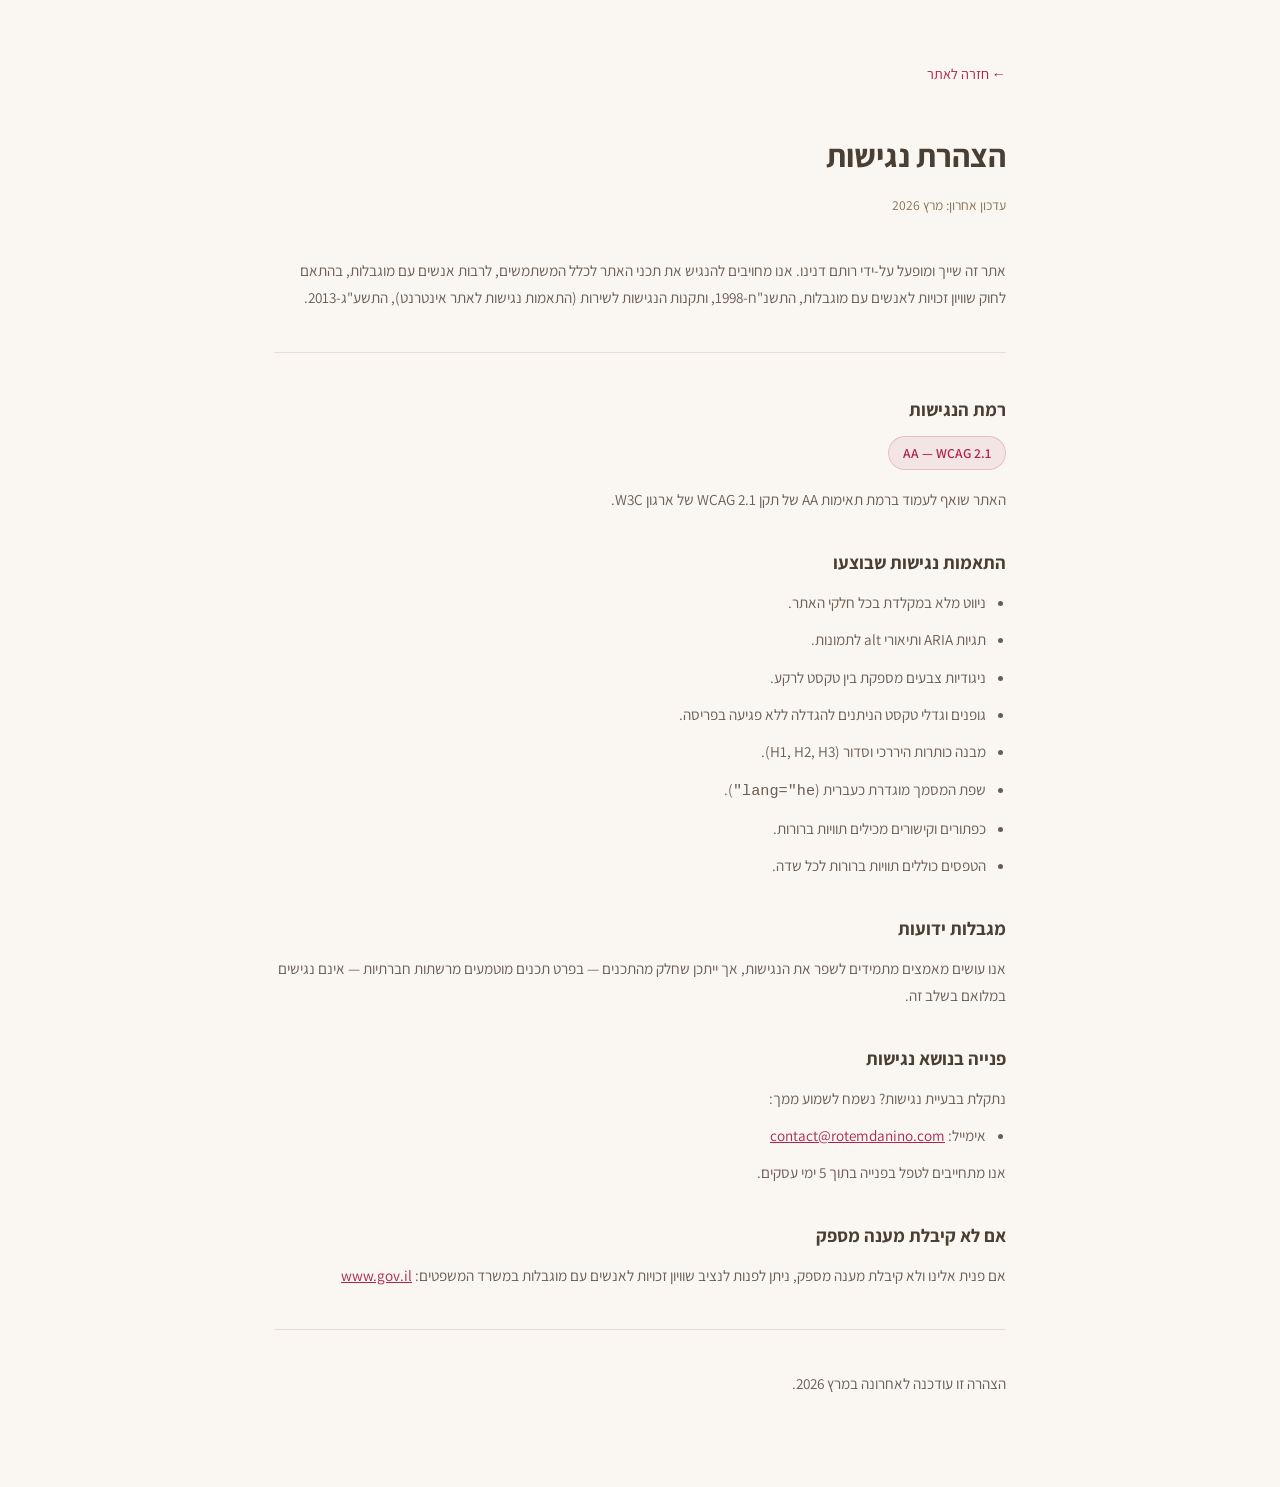
==== accessibility.html @ 13954fdb "Add footer, cookies banner, privacy checkbox, privacy & accessibility pages" ====
<!DOCTYPE html>
<html lang="he" dir="rtl">
<head>
    <meta charset="UTF-8">
    <meta name="viewport" content="width=device-width, initial-scale=1.0">
    <title>הצהרת נגישות | רותם דנינו</title>
    <link rel="preconnect" href="https://fonts.googleapis.com">
    <link rel="preconnect" href="https://fonts.gstatic.com" crossorigin>
    <link href="https://fonts.googleapis.com/css2?family=Assistant:wght@300;400;500;600;700&display=swap" rel="stylesheet">
    <style>
        * { margin: 0; padding: 0; box-sizing: border-box; }
        body { font-family: 'Assistant', sans-serif; background: #faf7f2; color: #4a3f35; line-height: 1.8; direction: rtl; }
        .page-wrap { max-width: 780px; margin: 0 auto; padding: 60px 24px 80px; }
        .back-link { display: inline-flex; align-items: center; gap: 6px; color: #AE244B; text-decoration: none; font-size: 0.9rem; margin-bottom: 40px; }
        .back-link:hover { text-decoration: underline; }
        h1 { font-size: 2rem; font-weight: 700; color: #4a3f35; margin-bottom: 8px; }
        .last-updated { font-size: 0.85rem; color: #8b7355; margin-bottom: 40px; }
        h2 { font-size: 1.15rem; font-weight: 700; color: #4a3f35; margin: 32px 0 10px; }
        p, li { font-size: 0.95rem; color: #6b5d52; margin-bottom: 10px; }
        ul { padding-right: 20px; margin-bottom: 10px; }
        a { color: #AE244B; }
        .divider { border: none; border-top: 1px solid rgba(184,160,137,0.3); margin: 40px 0; }
        .level-badge { display: inline-block; background: rgba(174,36,75,0.08); border: 1px solid rgba(174,36,75,0.2); color: #AE244B; border-radius: 100px; padding: 4px 14px; font-size: 0.85rem; font-weight: 600; margin-bottom: 16px; }
    </style>
</head>
<body>
    <div class="page-wrap">
        <a href="index.html" class="back-link">← חזרה לאתר</a>
        <h1>הצהרת נגישות</h1>
        <p class="last-updated">עדכון אחרון: מרץ 2026</p>

        <p>אתר זה שייך ומופעל על-ידי רותם דנינו. אנו מחויבים להנגיש את תכני האתר לכלל המשתמשים, לרבות אנשים עם מוגבלות, בהתאם לחוק שוויון זכויות לאנשים עם מוגבלות, התשנ"ח-1998, ותקנות הנגישות לשירות (התאמות נגישות לאתר אינטרנט), התשע"ג-2013.</p>

        <hr class="divider">

        <h2>רמת הנגישות</h2>
        <span class="level-badge">AA — WCAG 2.1</span>
        <p>האתר שואף לעמוד ברמת תאימות AA של תקן WCAG 2.1 של ארגון W3C.</p>

        <h2>התאמות נגישות שבוצעו</h2>
        <ul>
            <li>ניווט מלא במקלדת בכל חלקי האתר.</li>
            <li>תגיות ARIA ותיאורי alt לתמונות.</li>
            <li>ניגודיות צבעים מספקת בין טקסט לרקע.</li>
            <li>גופנים וגדלי טקסט הניתנים להגדלה ללא פגיעה בפריסה.</li>
            <li>מבנה כותרות היררכי וסדור (H1, H2, H3).</li>
            <li>שפת המסמך מוגדרת כעברית (<code>lang="he"</code>).</li>
            <li>כפתורים וקישורים מכילים תוויות ברורות.</li>
            <li>הטפסים כוללים תוויות ברורות לכל שדה.</li>
        </ul>

        <h2>מגבלות ידועות</h2>
        <p>אנו עושים מאמצים מתמידים לשפר את הנגישות, אך ייתכן שחלק מהתכנים — בפרט תכנים מוטמעים מרשתות חברתיות — אינם נגישים במלואם בשלב זה.</p>

        <h2>פנייה בנושא נגישות</h2>
        <p>נתקלת בבעיית נגישות? נשמח לשמוע ממך:</p>
        <ul>
            <li>אימייל: <a href="mailto:contact@rotemdanino.com">contact@rotemdanino.com</a></li>
        </ul>
        <p>אנו מתחייבים לטפל בפנייה בתוך 5 ימי עסקים.</p>

        <h2>אם לא קיבלת מענה מספק</h2>
        <p>אם פנית אלינו ולא קיבלת מענה מספק, ניתן לפנות לנציב שוויון זכויות לאנשים עם מוגבלות במשרד המשפטים: <a href="https://www.gov.il/he/departments/ministry_of_justice" target="_blank" rel="noopener">www.gov.il</a></p>

        <hr class="divider">
        <p>הצהרה זו עודכנה לאחרונה במרץ 2026.</p>
    </div>
</body>
</html>
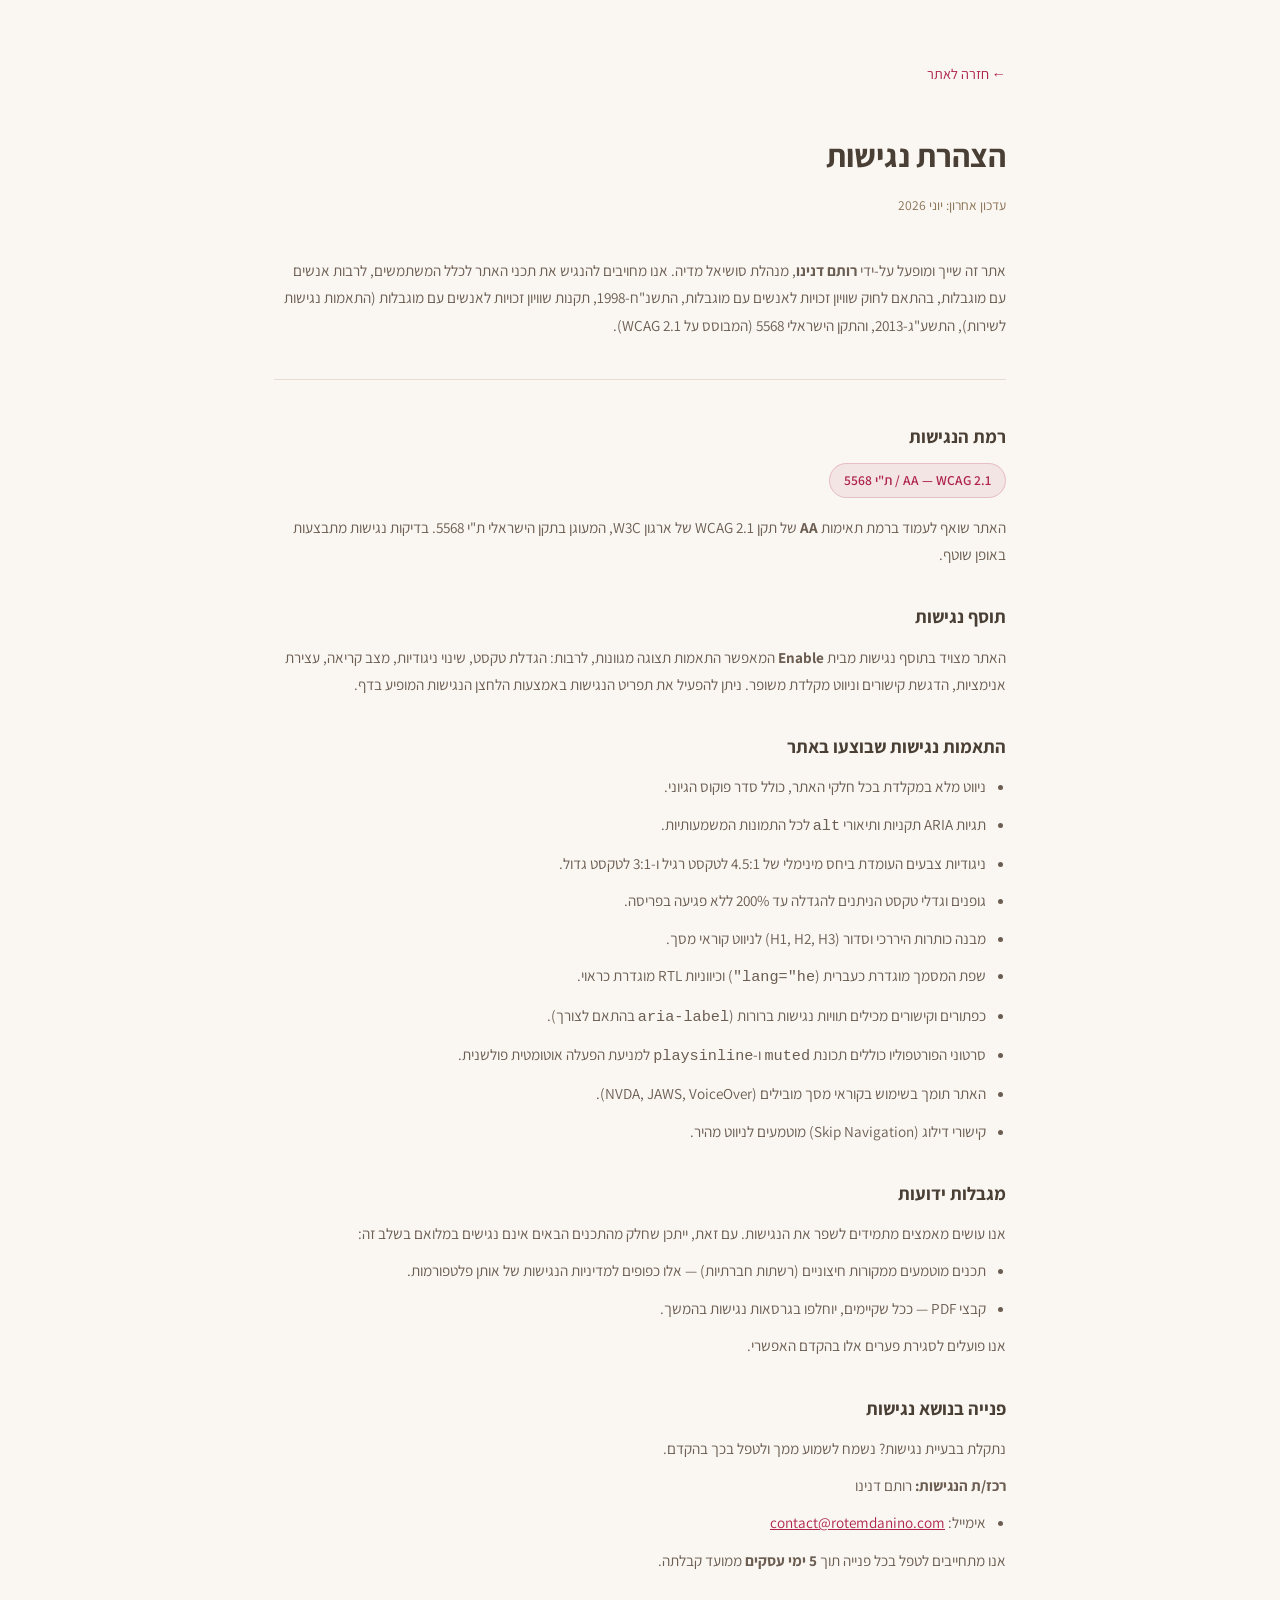
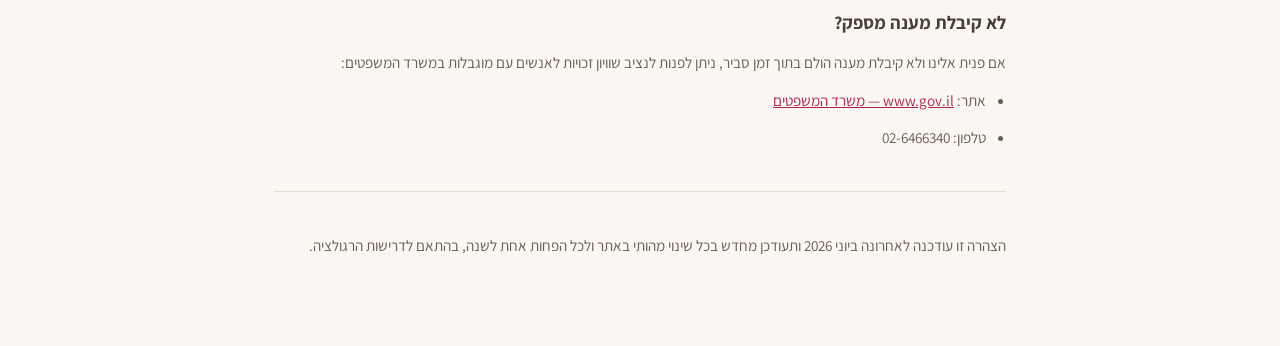
==== commit 0b2cf86e: "Update accessibility statement and privacy policy to meet Israeli legal standards" ====
--- a/accessibility.html
+++ b/accessibility.html
@@ -7,6 +7,7 @@
     <link rel="preconnect" href="https://fonts.googleapis.com">
     <link rel="preconnect" href="https://fonts.gstatic.com" crossorigin>
     <link href="https://fonts.googleapis.com/css2?family=Assistant:wght@300;400;500;600;700&display=swap" rel="stylesheet">
+    <script src="https://cdn.enable.co.il/licenses/enable-L53483sqbtzpmgk2-0126-82782/init.js"></script>
     <style>
         * { margin: 0; padding: 0; box-sizing: border-box; }
         body { font-family: 'Assistant', sans-serif; background: #faf7f2; color: #4a3f35; line-height: 1.8; direction: rtl; }
@@ -27,43 +28,58 @@
     <div class="page-wrap">
         <a href="index.html" class="back-link">← חזרה לאתר</a>
         <h1>הצהרת נגישות</h1>
-        <p class="last-updated">עדכון אחרון: מרץ 2026</p>
+        <p class="last-updated">עדכון אחרון: יוני 2026</p>
 
-        <p>אתר זה שייך ומופעל על-ידי רותם דנינו. אנו מחויבים להנגיש את תכני האתר לכלל המשתמשים, לרבות אנשים עם מוגבלות, בהתאם לחוק שוויון זכויות לאנשים עם מוגבלות, התשנ"ח-1998, ותקנות הנגישות לשירות (התאמות נגישות לאתר אינטרנט), התשע"ג-2013.</p>
+        <p>אתר זה שייך ומופעל על-ידי <strong>רותם דנינו</strong>, מנהלת סושיאל מדיה. אנו מחויבים להנגיש את תכני האתר לכלל המשתמשים, לרבות אנשים עם מוגבלות, בהתאם לחוק שוויון זכויות לאנשים עם מוגבלות, התשנ"ח-1998, תקנות שוויון זכויות לאנשים עם מוגבלות (התאמות נגישות לשירות), התשע"ג-2013, והתקן הישראלי 5568 (המבוסס על WCAG 2.1).</p>
 
         <hr class="divider">
 
         <h2>רמת הנגישות</h2>
-        <span class="level-badge">AA — WCAG 2.1</span>
-        <p>האתר שואף לעמוד ברמת תאימות AA של תקן WCAG 2.1 של ארגון W3C.</p>
+        <span class="level-badge">AA — WCAG 2.1 / ת"י 5568</span>
+        <p>האתר שואף לעמוד ברמת תאימות <strong>AA</strong> של תקן WCAG 2.1 של ארגון W3C, המעוגן בתקן הישראלי ת"י 5568. בדיקות נגישות מתבצעות באופן שוטף.</p>
 
-        <h2>התאמות נגישות שבוצעו</h2>
+        <h2>תוסף נגישות</h2>
+        <p>האתר מצויד בתוסף נגישות מבית <strong>Enable</strong> המאפשר התאמות תצוגה מגוונות, לרבות: הגדלת טקסט, שינוי ניגודיות, מצב קריאה, עצירת אנימציות, הדגשת קישורים וניווט מקלדת משופר. ניתן להפעיל את תפריט הנגישות באמצעות הלחצן הנגישות המופיע בדף.</p>
+
+        <h2>התאמות נגישות שבוצעו באתר</h2>
         <ul>
-            <li>ניווט מלא במקלדת בכל חלקי האתר.</li>
-            <li>תגיות ARIA ותיאורי alt לתמונות.</li>
-            <li>ניגודיות צבעים מספקת בין טקסט לרקע.</li>
-            <li>גופנים וגדלי טקסט הניתנים להגדלה ללא פגיעה בפריסה.</li>
-            <li>מבנה כותרות היררכי וסדור (H1, H2, H3).</li>
-            <li>שפת המסמך מוגדרת כעברית (<code>lang="he"</code>).</li>
-            <li>כפתורים וקישורים מכילים תוויות ברורות.</li>
-            <li>הטפסים כוללים תוויות ברורות לכל שדה.</li>
+            <li>ניווט מלא במקלדת בכל חלקי האתר, כולל סדר פוקוס הגיוני.</li>
+            <li>תגיות ARIA תקניות ותיאורי <code>alt</code> לכל התמונות המשמעותיות.</li>
+            <li>ניגודיות צבעים העומדת ביחס מינימלי של 4.5:1 לטקסט רגיל ו-3:1 לטקסט גדול.</li>
+            <li>גופנים וגדלי טקסט הניתנים להגדלה עד 200% ללא פגיעה בפריסה.</li>
+            <li>מבנה כותרות היררכי וסדור (H1, H2, H3) לניווט קוראי מסך.</li>
+            <li>שפת המסמך מוגדרת כעברית (<code>lang="he"</code>) וכיווניות RTL מוגדרת כראוי.</li>
+            <li>כפתורים וקישורים מכילים תוויות נגישות ברורות (<code>aria-label</code> בהתאם לצורך).</li>
+            <li>סרטוני הפורטפוליו כוללים תכונת <code>muted</code> ו-<code>playsinline</code> למניעת הפעלה אוטומטית פולשנית.</li>
+            <li>האתר תומך בשימוש בקוראי מסך מובילים (NVDA, JAWS, VoiceOver).</li>
+            <li>קישורי דילוג (Skip Navigation) מוטמעים לניווט מהיר.</li>
         </ul>
 
         <h2>מגבלות ידועות</h2>
-        <p>אנו עושים מאמצים מתמידים לשפר את הנגישות, אך ייתכן שחלק מהתכנים — בפרט תכנים מוטמעים מרשתות חברתיות — אינם נגישים במלואם בשלב זה.</p>
+        <p>אנו עושים מאמצים מתמידים לשפר את הנגישות. עם זאת, ייתכן שחלק מהתכנים הבאים אינם נגישים במלואם בשלב זה:</p>
+        <ul>
+            <li>תכנים מוטמעים ממקורות חיצוניים (רשתות חברתיות) — אלו כפופים למדיניות הנגישות של אותן פלטפורמות.</li>
+            <li>קבצי PDF — ככל שקיימים, יוחלפו בגרסאות נגישות בהמשך.</li>
+        </ul>
+        <p>אנו פועלים לסגירת פערים אלו בהקדם האפשרי.</p>
 
         <h2>פנייה בנושא נגישות</h2>
-        <p>נתקלת בבעיית נגישות? נשמח לשמוע ממך:</p>
+        <p>נתקלת בבעיית נגישות? נשמח לשמוע ממך ולטפל בכך בהקדם.</p>
+        <p><strong>רכז/ת הנגישות:</strong> רותם דנינו</p>
         <ul>
             <li>אימייל: <a href="mailto:contact@rotemdanino.com">contact@rotemdanino.com</a></li>
         </ul>
-        <p>אנו מתחייבים לטפל בפנייה בתוך 5 ימי עסקים.</p>
+        <p>אנו מתחייבים לטפל בכל פנייה תוך <strong>5 ימי עסקים</strong> ממועד קבלתה.</p>
 
-        <h2>אם לא קיבלת מענה מספק</h2>
-        <p>אם פנית אלינו ולא קיבלת מענה מספק, ניתן לפנות לנציב שוויון זכויות לאנשים עם מוגבלות במשרד המשפטים: <a href="https://www.gov.il/he/departments/ministry_of_justice" target="_blank" rel="noopener">www.gov.il</a></p>
+        <h2>לא קיבלת מענה מספק?</h2>
+        <p>אם פנית אלינו ולא קיבלת מענה הולם בתוך זמן סביר, ניתן לפנות לנציב שוויון זכויות לאנשים עם מוגבלות במשרד המשפטים:</p>
+        <ul>
+            <li>אתר: <a href="https://www.gov.il/he/departments/ministry_of_justice" target="_blank" rel="noopener noreferrer">www.gov.il — משרד המשפטים</a></li>
+            <li>טלפון: 02-6466340</li>
+        </ul>
 
         <hr class="divider">
-        <p>הצהרה זו עודכנה לאחרונה במרץ 2026.</p>
+        <p>הצהרה זו עודכנה לאחרונה ביוני 2026 ותעודכן מחדש בכל שינוי מהותי באתר ולכל הפחות אחת לשנה, בהתאם לדרישות הרגולציה.</p>
     </div>
 </body>
 </html>
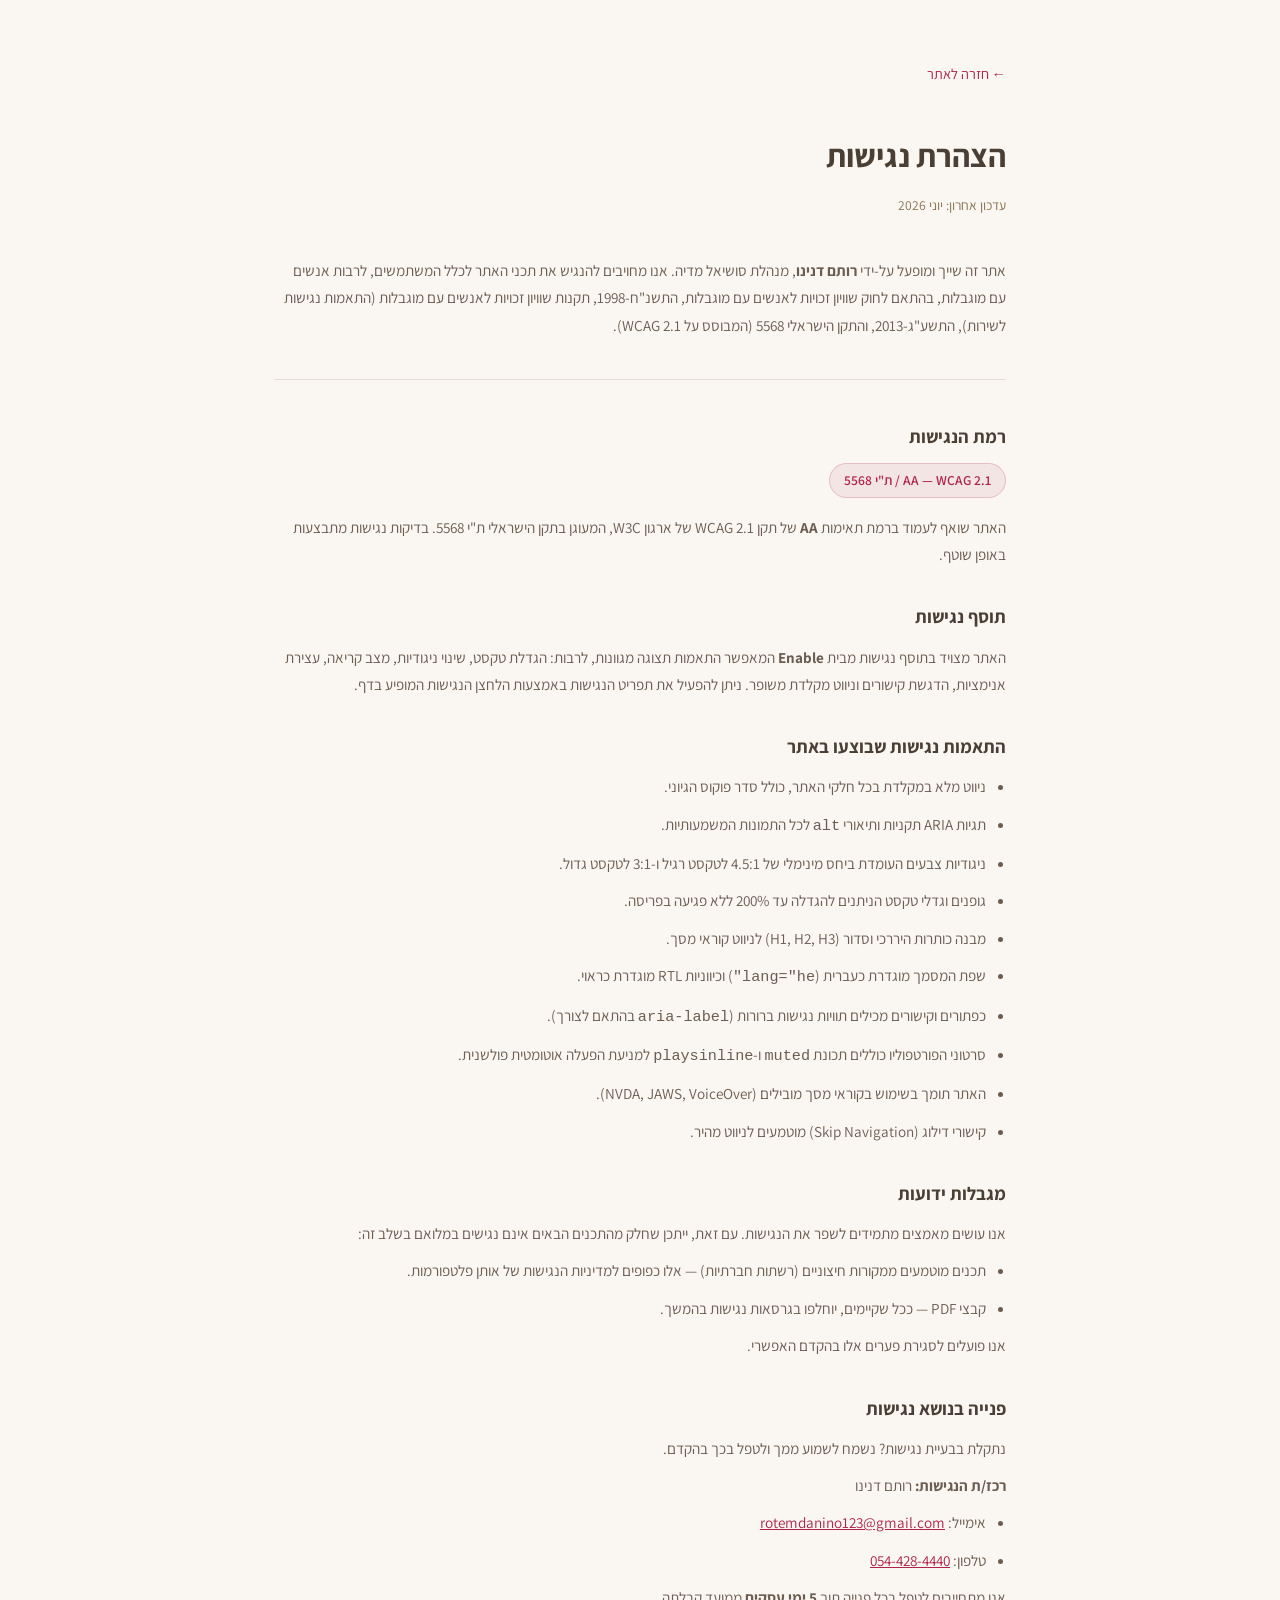
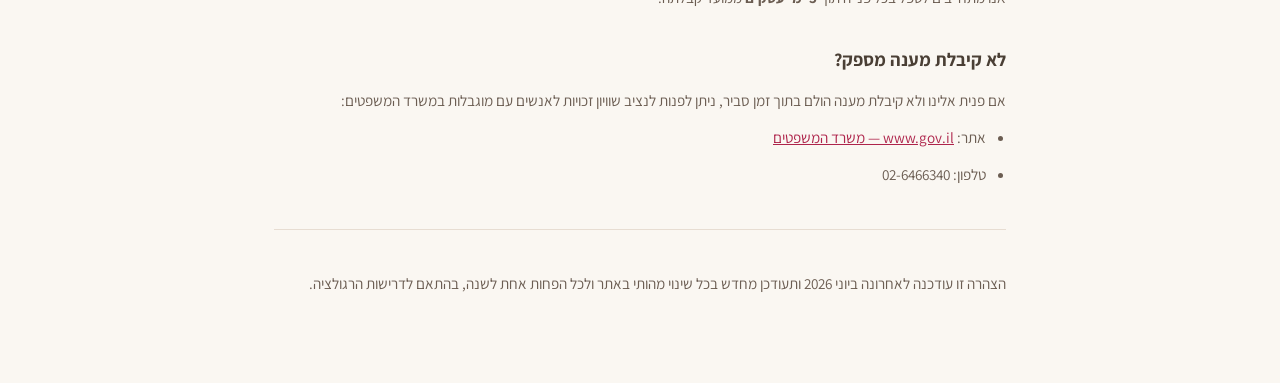
==== commit bc5d8d06: "Update contact email and phone number in accessibility and privacy pages" ====
--- a/accessibility.html
+++ b/accessibility.html
@@ -67,7 +67,8 @@
         <p>נתקלת בבעיית נגישות? נשמח לשמוע ממך ולטפל בכך בהקדם.</p>
         <p><strong>רכז/ת הנגישות:</strong> רותם דנינו</p>
         <ul>
-            <li>אימייל: <a href="mailto:contact@rotemdanino.com">contact@rotemdanino.com</a></li>
+            <li>אימייל: <a href="mailto:rotemdanino123@gmail.com">rotemdanino123@gmail.com</a></li>
+            <li>טלפון: <a href="tel:+972544284440">054-428-4440</a></li>
         </ul>
         <p>אנו מתחייבים לטפל בכל פנייה תוך <strong>5 ימי עסקים</strong> ממועד קבלתה.</p>
 
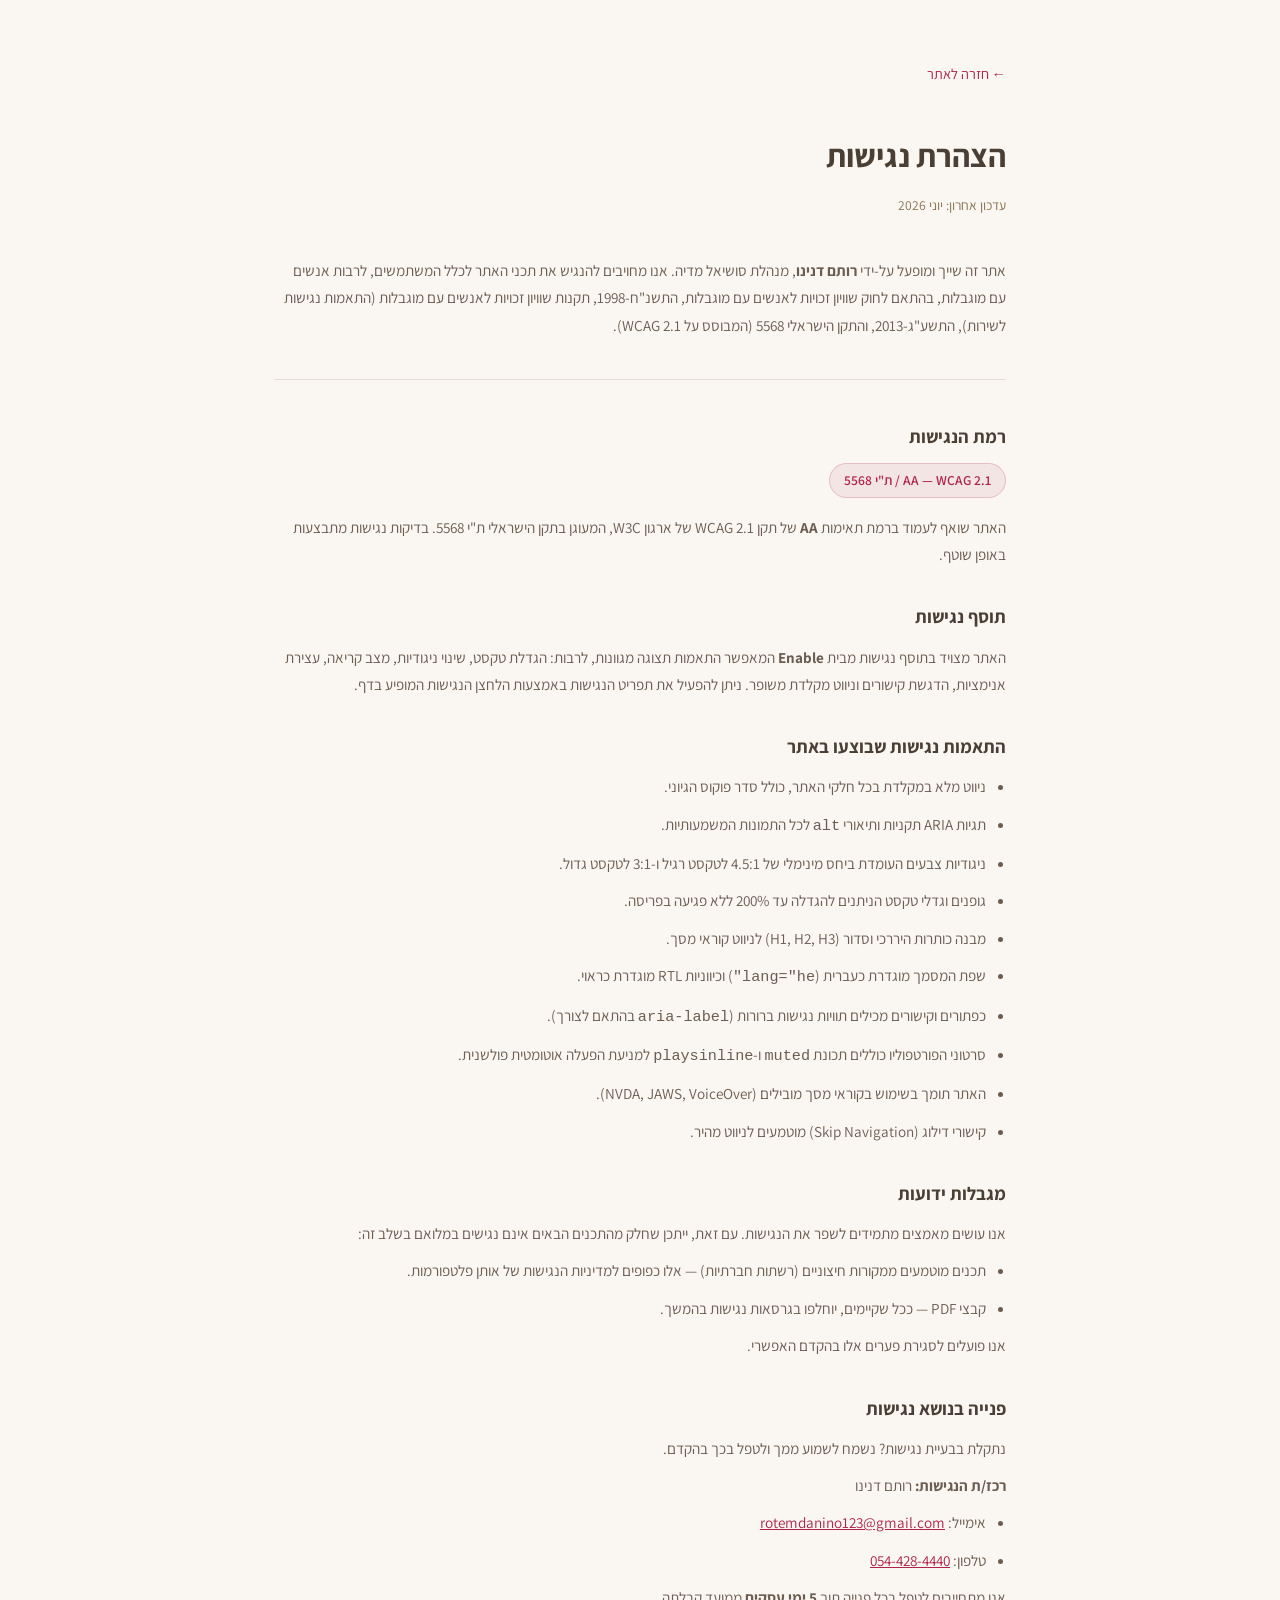
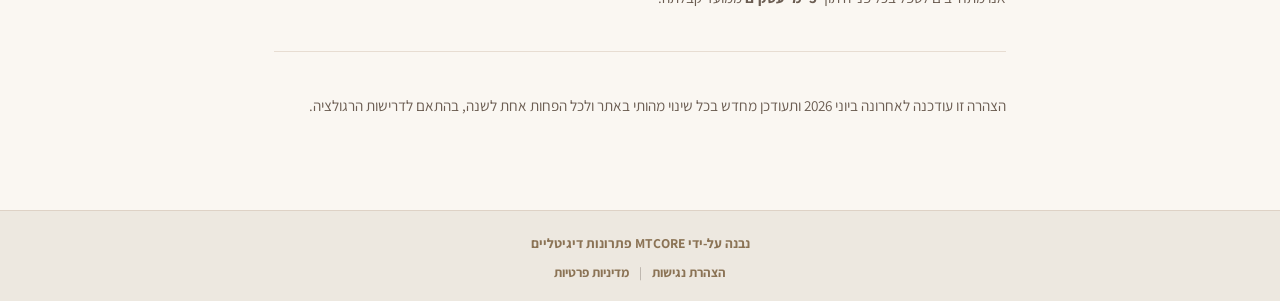
==== commit 54d7e65f: "Add footer to legal pages, remove gov links, fix section numbering" ====
--- a/accessibility.html
+++ b/accessibility.html
@@ -22,6 +22,14 @@
         a { color: #AE244B; }
         .divider { border: none; border-top: 1px solid rgba(184,160,137,0.3); margin: 40px 0; }
         .level-badge { display: inline-block; background: rgba(174,36,75,0.08); border: 1px solid rgba(174,36,75,0.2); color: #AE244B; border-radius: 100px; padding: 4px 14px; font-size: 0.85rem; font-weight: 600; margin-bottom: 16px; }
+        .site-footer { background: #ede8e0; border-top: 1px solid rgba(184,160,137,0.3); padding: 20px; text-align: center; font-family: 'Assistant', sans-serif; }
+        .footer-credit-row { font-size: 0.85rem; font-weight: 700; color: #8b7355; margin-bottom: 6px; }
+        .footer-credit-row a { color: #8b7355; text-decoration: none; font-weight: 700; }
+        .footer-credit-row a:hover { color: #AE244B; }
+        .footer-links-row { display: flex; align-items: center; justify-content: center; gap: 10px; font-size: 0.82rem; font-weight: 700; }
+        .footer-link { color: #8b7355; text-decoration: none; font-weight: 700; }
+        .footer-link:hover { color: #AE244B; }
+        .footer-sep { opacity: 0.4; font-weight: 400; }
     </style>
 </head>
 <body>
@@ -72,15 +80,17 @@
         </ul>
         <p>אנו מתחייבים לטפל בכל פנייה תוך <strong>5 ימי עסקים</strong> ממועד קבלתה.</p>
 
-        <h2>לא קיבלת מענה מספק?</h2>
-        <p>אם פנית אלינו ולא קיבלת מענה הולם בתוך זמן סביר, ניתן לפנות לנציב שוויון זכויות לאנשים עם מוגבלות במשרד המשפטים:</p>
-        <ul>
-            <li>אתר: <a href="https://www.gov.il/he/departments/ministry_of_justice" target="_blank" rel="noopener noreferrer">www.gov.il — משרד המשפטים</a></li>
-            <li>טלפון: 02-6466340</li>
-        </ul>
-
         <hr class="divider">
         <p>הצהרה זו עודכנה לאחרונה ביוני 2026 ותעודכן מחדש בכל שינוי מהותי באתר ולכל הפחות אחת לשנה, בהתאם לדרישות הרגולציה.</p>
     </div>
+
+    <footer class="site-footer">
+        <div class="footer-credit-row">נבנה על-ידי <a href="https://mtcores.com" target="_blank" rel="noopener">MTCORE</a> פתרונות דיגיטליים</div>
+        <div class="footer-links-row">
+            <a href="accessibility.html" class="footer-link">הצהרת נגישות</a>
+            <span class="footer-sep">|</span>
+            <a href="privacy.html" class="footer-link">מדיניות פרטיות</a>
+        </div>
+    </footer>
 </body>
 </html>
